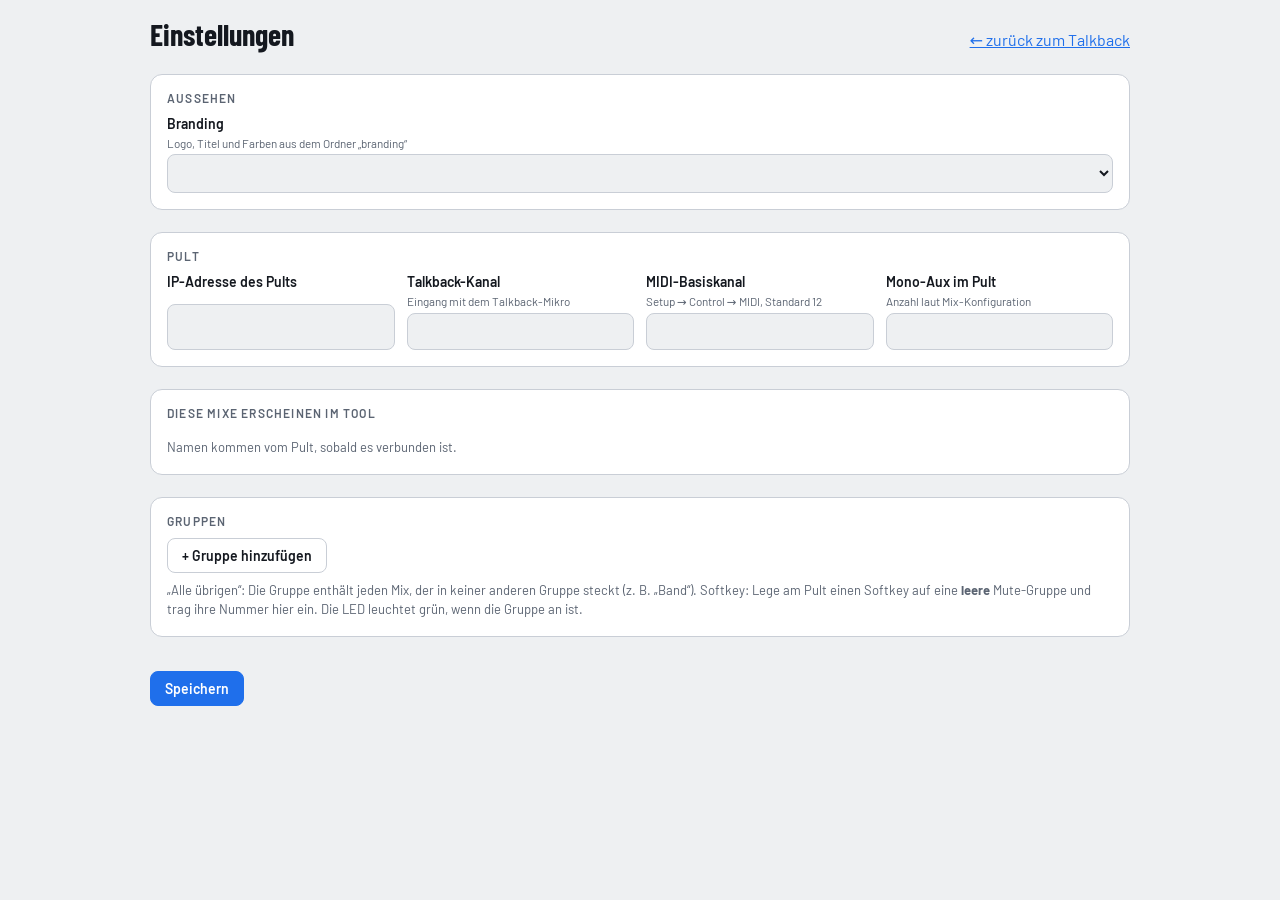
==== einstellungen.html @ b2363f42 "Talkback für Allen & Heath Avantis Schaltet das Assign eines Talkback-Kanals auf In-Ear-Mixe, per Br" ====
<!doctype html><meta charset="utf-8"><meta name="viewport" content="width=device-width, initial-scale=1">
<title>Talkback · Einstellungen</title>
<style>
/* Einstellungen: Pult, welche Mixe im Tool erscheinen, Gruppen mit Softkey (Mute-Gruppe). Gleiche Farben wie die Hauptseite */
:root {
  --bg: #eef0f2; --flaeche: #ffffff; --linie: #c9ced6; --text: #14181f; --leise: #5b6472;
  --an: #d9282f; --an-hell: #fde7e8; --wahl: #1f6feb; --wahl-hell: #dbe8ff;
  --display: "Barlow Condensed", "Avenir Next Condensed", "Arial Narrow", sans-serif;
  --body: "Barlow", "Avenir Next", system-ui, sans-serif;
  --mono: "JetBrains Mono", ui-monospace, Menlo, monospace;
}
@media (prefers-color-scheme: dark) { :root:not([data-theme="light"]) {
  --bg: #0d1014; --flaeche: #171b21; --linie: #2a313b; --text: #e8ebf0; --leise: #8c96a5;
  --an: #ff4d52; --an-hell: #3a1517; --wahl: #4c8dff; --wahl-hell: #16243d; color-scheme: dark } }
:root[data-theme="dark"] {
  --bg: #0d1014; --flaeche: #171b21; --linie: #2a313b; --text: #e8ebf0; --leise: #8c96a5;
  --an: #ff4d52; --an-hell: #3a1517; --wahl: #4c8dff; --wahl-hell: #16243d; color-scheme: dark }
body { background: var(--bg); color: var(--text); font-family: var(--body); font-size: 16px; margin: 0; }
.app { max-width: 980px; margin: 0 auto; padding: 16px 16px 40px; display: grid; gap: 22px; }
header { display: flex; flex-wrap: wrap; align-items: baseline; justify-content: space-between; gap: 8px; }
h1 { font-family: var(--display); font-weight: 700; font-size: 30px; margin: 0; }
h2 { font-size: 12px; text-transform: uppercase; letter-spacing: .1em; color: var(--leise); margin: 0 0 10px; font-weight: 600; }
section { background: var(--flaeche); border: 1px solid var(--linie); border-radius: 12px; padding: 16px; }
.felder { display: grid; grid-template-columns: repeat(auto-fit, minmax(200px, 1fr)); gap: 12px; }
label.feld { display: grid; gap: 4px; font-size: 14px; font-weight: 600; }
label.feld small { font-weight: 400; color: var(--leise); }
input[type=text], input[type=number], select { font: 16px var(--body); padding: 8px 10px; border-radius: 8px; border: 1px solid var(--linie); background: var(--bg); color: var(--text); }
.chips { display: flex; flex-wrap: wrap; gap: 6px; }
.chip { display: inline-flex; align-items: center; gap: 6px; border: 1px solid var(--linie); border-radius: 999px; padding: 5px 10px; font-size: 14px; cursor: pointer; user-select: none; }
.chip input { margin: 0; }
.chip:has(input:checked) { border-color: var(--wahl); background: var(--wahl-hell); }
.chip small { color: var(--leise); }
.gruppe { border: 1px solid var(--linie); border-radius: 10px; padding: 12px; display: grid; gap: 10px; margin-bottom: 10px; }
.gruppe-kopf { display: flex; flex-wrap: wrap; gap: 10px; align-items: end; }
.gruppe-kopf label.feld { flex: 1 1 160px; }
.rest { display: inline-flex; gap: 6px; align-items: center; font-size: 14px; padding-bottom: 8px; }
.knopf { border: 1px solid var(--linie); background: var(--flaeche); color: var(--text); border-radius: 8px; padding: 8px 14px; font: 600 14px var(--body); cursor: pointer; }
.knopf.haupt { background: var(--wahl); border-color: var(--wahl); color: #fff; }
.knopf.weg { color: var(--an); }
.leiste { display: flex; flex-wrap: wrap; gap: 10px; align-items: center; position: sticky; bottom: 0; padding: 12px 0; background: var(--bg); }
.meldung { font-size: 14px; }
.meldung.fehler { color: var(--an); }
.hinweis { font-size: 13px; color: var(--leise); margin: 8px 0 0; line-height: 1.5; }
a { color: var(--wahl); }
button:focus-visible, input:focus-visible, select:focus-visible { outline: 3px solid var(--wahl); outline-offset: 2px; }
</style>
<link rel="stylesheet" href="https://fonts.googleapis.com/css2?family=Barlow:wght@400;500;600&family=Barlow+Condensed:wght@700&family=JetBrains+Mono:wght@400;600&display=swap">

<div class="app">
  <header><h1>Einstellungen</h1><a href="/">← zurück zum Talkback</a></header>

  <section>
    <h2>Aussehen</h2>
    <div class="felder">
      <label class="feld">Branding<small>Logo, Titel und Farben aus dem Ordner „branding“</small><select id="branding"></select></label>
    </div>
  </section>

  <section>
    <h2>Pult</h2>
    <div class="felder">
      <label class="feld">IP-Adresse des Pults<input type="text" id="pult_ip" inputmode="decimal"></label>
      <label class="feld">Talkback-Kanal<small>Eingang mit dem Talkback-Mikro</small><input type="number" id="talkback_kanal" min="1" max="128"></label>
      <label class="feld">MIDI-Basiskanal<small>Setup → Control → MIDI, Standard 12</small><input type="number" id="midi_kanal" min="1" max="12"></label>
      <label class="feld">Mono-Aux im Pult<small>Anzahl laut Mix-Konfiguration</small><input type="number" id="mono_aux_anzahl" min="0" max="24"></label>
    </div>
  </section>

  <section>
    <h2>Diese Mixe erscheinen im Tool</h2>
    <div class="chips" id="ziele"></div>
    <p class="hinweis">Namen kommen vom Pult, sobald es verbunden ist.</p>
  </section>

  <section>
    <h2>Gruppen</h2>
    <div id="gruppen"></div>
    <button class="knopf" id="neu" type="button">+ Gruppe hinzufügen</button>
    <p class="hinweis">„Alle übrigen“: Die Gruppe enthält jeden Mix, der in keiner anderen Gruppe steckt (z. B. „Band“). Softkey: Lege am Pult einen Softkey auf eine <b>leere</b> Mute-Gruppe und trag ihre Nummer hier ein. Die LED leuchtet grün, wenn die Gruppe an ist.</p>
  </section>

  <div class="leiste">
    <button class="knopf haupt" id="speichern" type="button">Speichern</button>
    <span class="meldung" id="meldung"></span>
  </div>
</div>

<script>
// Branding-Profil (branding/<name>/profil.json): Titel, Logo, Farben
(async () => {
  try {
    const b = await (await fetch('/branding.json')).json();
    document.title = b.titel + (document.title.includes('·') ? ' · ' + document.title.split('·').pop().trim() : '');
    const t = document.getElementById('titel'); if (t) t.textContent = b.titel;
    const l = document.getElementById('logo'); if (l) l.innerHTML = b.logo || '';
    const css = (v) => Object.entries(v || {}).map(([k, w]) => `--${k}: ${w};`).join(' ');
    const f = b.farben || {};
    const s = document.createElement('style');
    s.textContent = `:root { ${css(f.hell)} }
@media (prefers-color-scheme: dark) { :root:not([data-theme="light"]) { ${css(f.dunkel)} } }
:root[data-theme="dark"] { ${css(f.dunkel)} }`;
    document.head.append(s);
  } catch {}
})();

const $ = (id) => document.getElementById(id);
const ALLE = [...Array(24)].map((_, i) => `aux${i + 1}`).concat([...Array(12)].map((_, i) => `staux${i + 1}`));
const titel = (k) => k.startsWith('st') ? `StAux ${k.slice(5)}` : `Aux ${k.slice(3)}`;
let cfg, namen = {};

function chip(text, klein, an, onchange, typ = 'checkbox', gruppe) {
  const l = document.createElement('label');
  l.className = 'chip';
  const i = document.createElement('input');
  i.type = typ; i.checked = an; if (gruppe) i.name = gruppe;
  i.onchange = () => onchange(i.checked);
  l.append(i, document.createTextNode(text));
  if (klein) { const s = document.createElement('small'); s.textContent = klein; l.append(s); }
  return l;
}

function malen() {
  $('branding').replaceChildren(...Object.entries(cfg.profile).map(([k, n]) => new Option(n, k)));
  $('branding').value = cfg.branding;
  for (const f of ['pult_ip', 'talkback_kanal', 'midi_kanal', 'mono_aux_anzahl']) $(f).value = cfg[f];
  $('ziele').replaceChildren(...ALLE.map((k) => chip(titel(k), namen[k], cfg.ziele.includes(k), (an) => {
    cfg.ziele = an ? ALLE.filter((x) => x === k || cfg.ziele.includes(x)) : cfg.ziele.filter((x) => x !== k);
    for (const g of cfg.gruppen) g.mixe = g.mixe.filter((m) => cfg.ziele.includes(m));
    malen();
  })));
  $('gruppen').replaceChildren(...cfg.gruppen.map((g, gi) => {
    const box = document.createElement('div');
    box.className = 'gruppe';
    const kopf = document.createElement('div');
    kopf.className = 'gruppe-kopf';
    const name = document.createElement('label');
    name.className = 'feld'; name.textContent = 'Name';
    const ni = document.createElement('input');
    ni.type = 'text'; ni.maxLength = 20; ni.value = g.name; ni.oninput = () => { g.name = ni.value; };
    name.append(ni);
    const mg = document.createElement('label');
    mg.className = 'feld'; mg.textContent = 'Softkey (Mute-Gruppe)';
    const ms = document.createElement('select');
    ms.innerHTML = '<option value="">keiner</option>' + [...Array(24)].map((_, i) => `<option value="${i + 1}">Mute-Gruppe ${i + 1}</option>`).join('');
    ms.value = g.mutegruppe ?? ''; ms.onchange = () => { g.mutegruppe = ms.value ? +ms.value : null; };
    mg.append(ms);
    const rest = document.createElement('label');
    rest.className = 'rest';
    const ri = document.createElement('input');
    ri.type = 'checkbox'; ri.checked = g.rest;
    ri.onchange = () => { cfg.gruppen.forEach((h) => { h.rest = h === g && ri.checked; }); malen(); };
    rest.append(ri, document.createTextNode('alle übrigen'));
    const weg = document.createElement('button');
    weg.type = 'button'; weg.className = 'knopf weg'; weg.textContent = 'Entfernen';
    weg.onclick = () => { cfg.gruppen.splice(gi, 1); malen(); };
    kopf.append(name, mg, rest, weg);
    box.append(kopf);
    if (!g.rest) {
      const mixe = document.createElement('div');
      mixe.className = 'chips';
      mixe.append(...cfg.ziele.map((k) => chip(titel(k), namen[k], g.mixe.includes(k), (an) => {
        g.mixe = an ? cfg.ziele.filter((x) => x === k || g.mixe.includes(x)) : g.mixe.filter((x) => x !== k);
      })));
      box.append(mixe);
    }
    return box;
  }));
}

$('branding').onchange = () => { cfg.branding = $('branding').value; };
$('neu').onclick = () => { cfg.gruppen.push({ name: `Gruppe ${cfg.gruppen.length + 1}`, rest: false, mixe: [], mutegruppe: null }); malen(); };
$('speichern').onclick = async () => {
  cfg.branding = $('branding').value;
  for (const f of ['pult_ip', 'talkback_kanal', 'midi_kanal', 'mono_aux_anzahl']) cfg[f] = f === 'pult_ip' ? $(f).value.trim() : +$(f).value;
  const r = await fetch('/einstellungen', { method: 'POST', body: JSON.stringify(cfg) });
  const ok = r.ok;
  $('meldung').className = 'meldung' + (ok ? '' : ' fehler');
  $('meldung').textContent = ok ? '✅ Gespeichert' : `Nicht gespeichert: ${await r.json()}`;
  if (ok) setTimeout(() => location.reload(), 600); // neues Branding sofort sehen
};

(async () => {
  cfg = await (await fetch('/einstellungen.json')).json();
  try {
    const z = await (await fetch('/zustand')).json();
    z.keys.forEach((k, i) => { if (z.namen[i]) namen[k] = z.namen[i]; });
  } catch {}
  malen();
})();
</script>
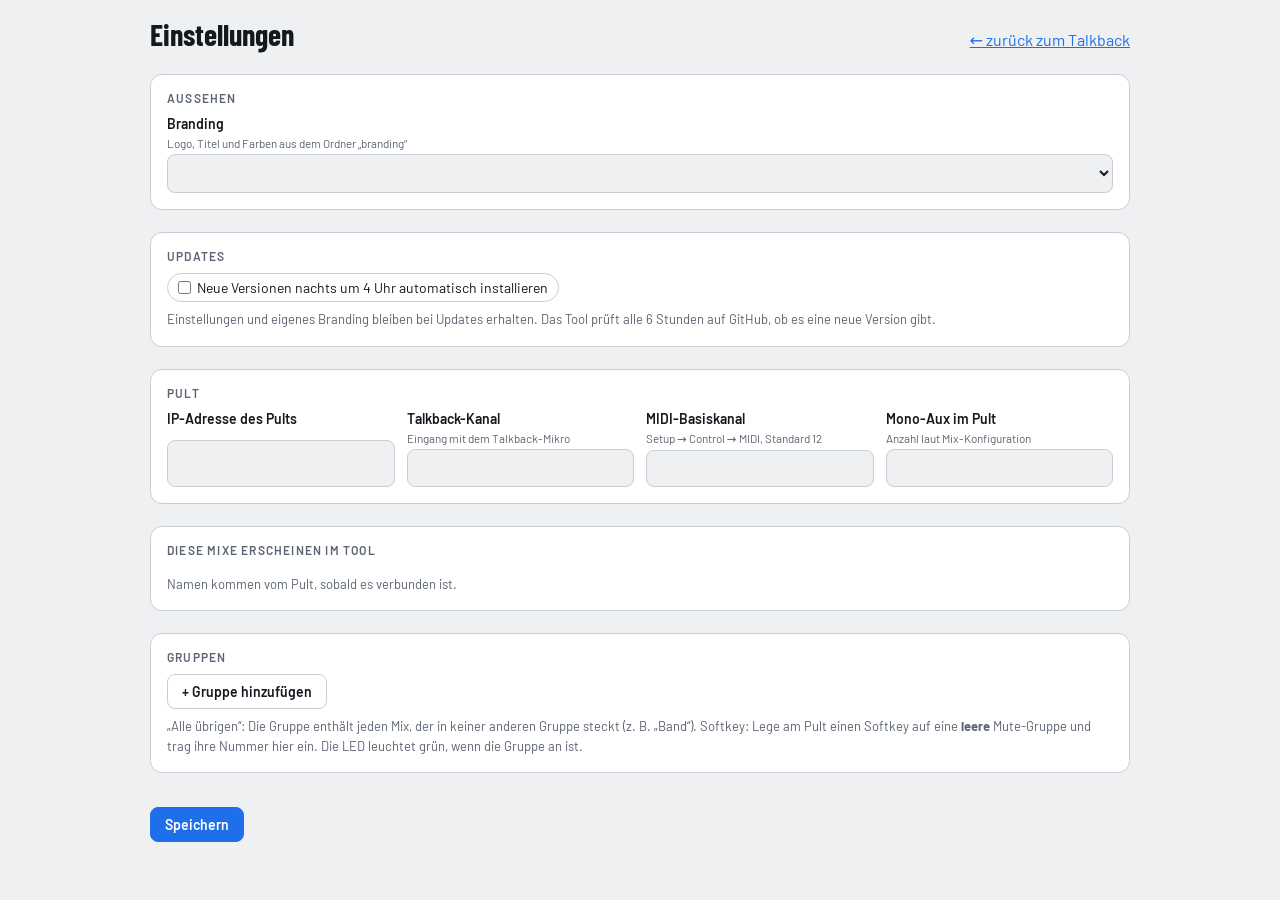
==== commit 5b9204c8: "Updates von GitHub: Prüfung alle 6 h, Installation nachts um 4 Uhr oder per Knopf - nur Code-Dateien" ====
--- a/einstellungen.html
+++ b/einstellungen.html
@@ -54,6 +54,12 @@
     <div class="felder">
       <label class="feld">Branding<small>Logo, Titel und Farben aus dem Ordner „branding“</small><select id="branding"></select></label>
     </div>
+  </section>
+
+  <section>
+    <h2>Updates</h2>
+    <label class="chip"><input type="checkbox" id="auto_update"> Neue Versionen nachts um 4 Uhr automatisch installieren</label>
+    <p class="hinweis">Einstellungen und eigenes Branding bleiben bei Updates erhalten. Das Tool prüft alle 6 Stunden auf GitHub, ob es eine neue Version gibt.</p>
   </section>
 
   <section>
@@ -122,6 +128,7 @@
 function malen() {
   $('branding').replaceChildren(...Object.entries(cfg.profile).map(([k, n]) => new Option(n, k)));
   $('branding').value = cfg.branding;
+  $('auto_update').checked = cfg.auto_update;
   for (const f of ['pult_ip', 'talkback_kanal', 'midi_kanal', 'mono_aux_anzahl']) $(f).value = cfg[f];
   $('ziele').replaceChildren(...ALLE.map((k) => chip(titel(k), namen[k], cfg.ziele.includes(k), (an) => {
     cfg.ziele = an ? ALLE.filter((x) => x === k || cfg.ziele.includes(x)) : cfg.ziele.filter((x) => x !== k);
@@ -171,6 +178,7 @@
 $('neu').onclick = () => { cfg.gruppen.push({ name: `Gruppe ${cfg.gruppen.length + 1}`, rest: false, mixe: [], mutegruppe: null }); malen(); };
 $('speichern').onclick = async () => {
   cfg.branding = $('branding').value;
+  cfg.auto_update = $('auto_update').checked;
   for (const f of ['pult_ip', 'talkback_kanal', 'midi_kanal', 'mono_aux_anzahl']) cfg[f] = f === 'pult_ip' ? $(f).value.trim() : +$(f).value;
   const r = await fetch('/einstellungen', { method: 'POST', body: JSON.stringify(cfg) });
   const ok = r.ok;
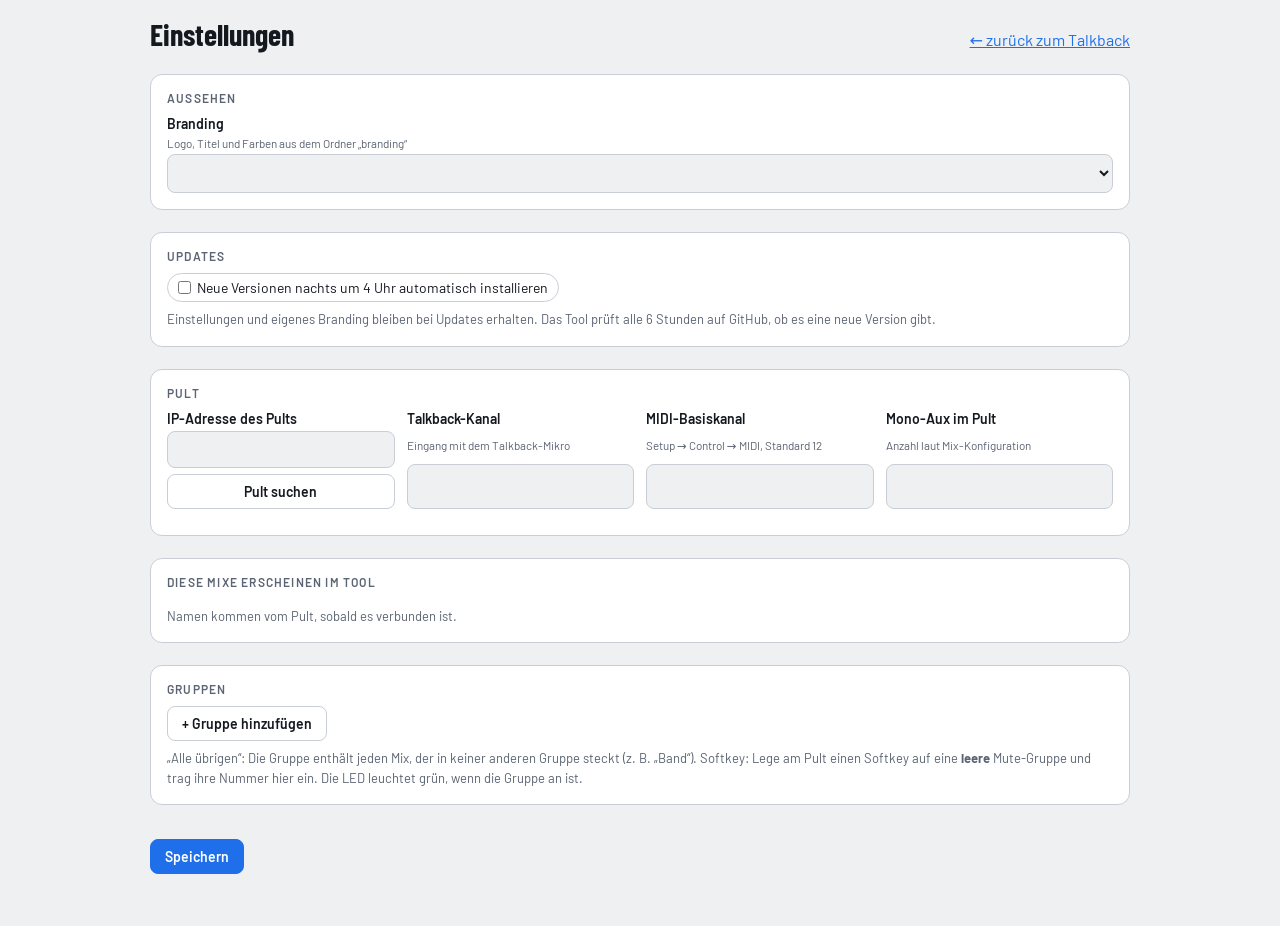
==== commit 5c455b78: "v0.4.0: Pult suchen, Installationsanleitung, ausführliche Releases - Pult suchen per Zuhören auf die" ====
--- a/einstellungen.html
+++ b/einstellungen.html
@@ -30,6 +30,8 @@
 .chip input { margin: 0; }
 .chip:has(input:checked) { border-color: var(--wahl); background: var(--wahl-hell); }
 .chip small { color: var(--leise); }
+div.feld { display: grid; gap: 6px; align-content: start; }
+#treffer { margin-top: 10px; }
 .gruppe { border: 1px solid var(--linie); border-radius: 10px; padding: 12px; display: grid; gap: 10px; margin-bottom: 10px; }
 .gruppe-kopf { display: flex; flex-wrap: wrap; gap: 10px; align-items: end; }
 .gruppe-kopf label.feld { flex: 1 1 160px; }
@@ -65,11 +67,14 @@
   <section>
     <h2>Pult</h2>
     <div class="felder">
-      <label class="feld">IP-Adresse des Pults<input type="text" id="pult_ip" inputmode="decimal"></label>
+      <div class="feld"><label class="feld">IP-Adresse des Pults<input type="text" id="pult_ip" inputmode="decimal"></label>
+        <button class="knopf" id="suchen" type="button">Pult suchen</button></div>
       <label class="feld">Talkback-Kanal<small>Eingang mit dem Talkback-Mikro</small><input type="number" id="talkback_kanal" min="1" max="128"></label>
       <label class="feld">MIDI-Basiskanal<small>Setup → Control → MIDI, Standard 12</small><input type="number" id="midi_kanal" min="1" max="12"></label>
       <label class="feld">Mono-Aux im Pult<small>Anzahl laut Mix-Konfiguration</small><input type="number" id="mono_aux_anzahl" min="0" max="24"></label>
     </div>
+    <div class="chips" id="treffer"></div>
+    <p class="hinweis" id="sucheText" hidden></p>
   </section>
 
   <section>
@@ -175,6 +180,27 @@
 }
 
 $('branding').onchange = () => { cfg.branding = $('branding').value; };
+$('suchen').onclick = async () => {
+  $('suchen').disabled = true; $('suchen').textContent = 'Suche …';
+  $('sucheText').hidden = false; $('sucheText').textContent = 'Lausche auf Pulte im Netz, das dauert ein paar Sekunden.';
+  $('treffer').replaceChildren();
+  try {
+    const liste = await (await fetch('/suche')).json();
+    if (!Array.isArray(liste) || !liste.length) {
+      $('sucheText').textContent = 'Kein Pult gefunden. Ist der Rechner im selben Netz wie das Pult?';
+    } else {
+      $('sucheText').textContent = 'Gefunden. Antippen übernimmt die IP, dann Speichern.';
+      $('treffer').replaceChildren(...liste.map((p) => {
+        const b = document.createElement('button');
+        b.type = 'button'; b.className = 'knopf';
+        b.textContent = `${p.ip} · ${p.modell}${p.firmware ? ' · Firmware ' + p.firmware : ''}`;
+        b.onclick = () => { $('pult_ip').value = p.ip; cfg.pult_ip = p.ip; $('sucheText').textContent = `${p.ip} übernommen, jetzt Speichern.`; };
+        return b;
+      }));
+    }
+  } catch { $('sucheText').textContent = 'Suche fehlgeschlagen.'; }
+  $('suchen').disabled = false; $('suchen').textContent = 'Pult suchen';
+};
 $('neu').onclick = () => { cfg.gruppen.push({ name: `Gruppe ${cfg.gruppen.length + 1}`, rest: false, mixe: [], mutegruppe: null }); malen(); };
 $('speichern').onclick = async () => {
   cfg.branding = $('branding').value;
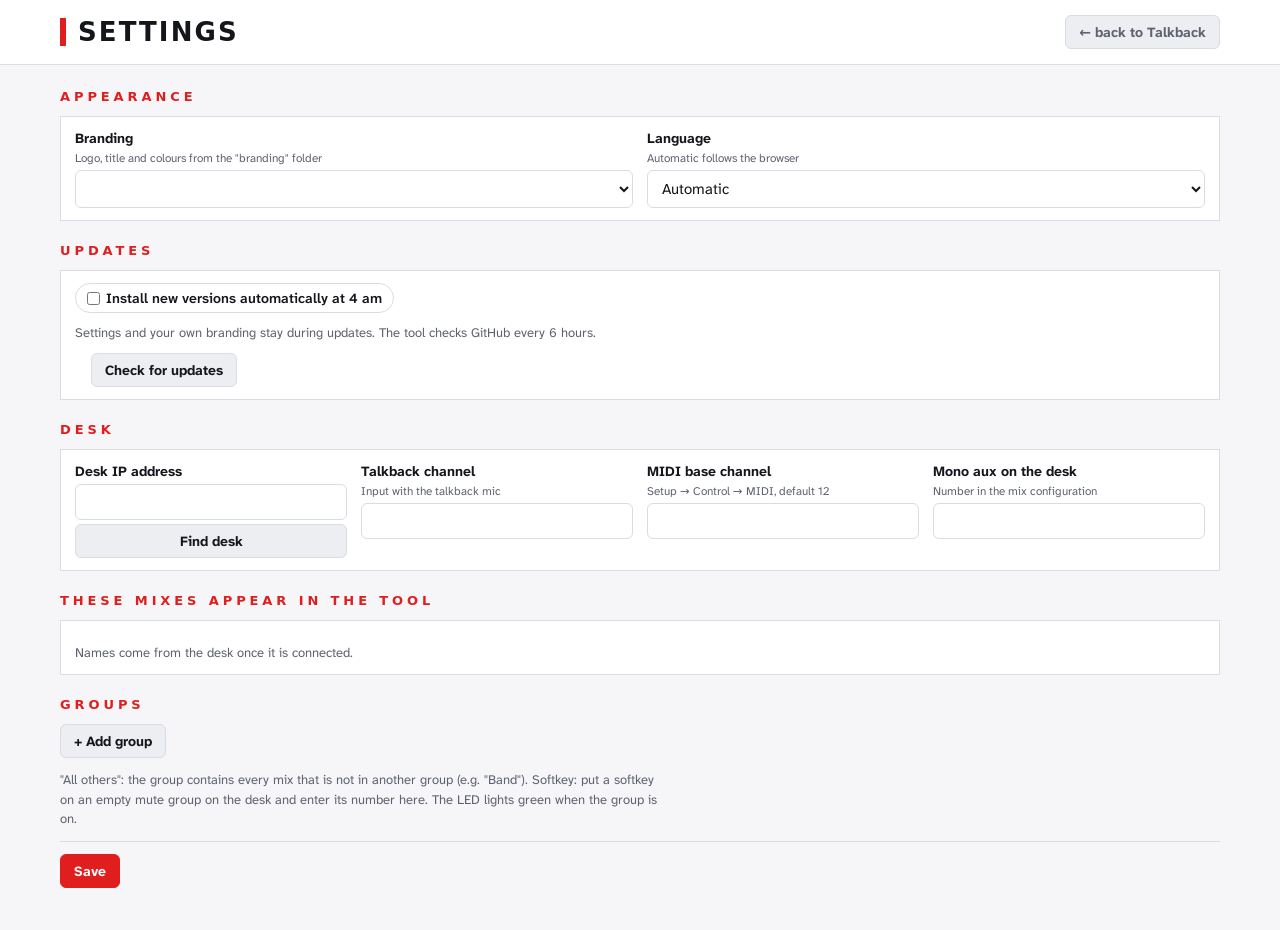
==== commit 447c7dc5: "v0.5.0: neues Design, englische Oberfläche, Pause/Beenden, Nach Updates suchen - Stream-Design-Sprac" ====
--- a/einstellungen.html
+++ b/einstellungen.html
@@ -1,140 +1,100 @@
-<!doctype html><meta charset="utf-8"><meta name="viewport" content="width=device-width, initial-scale=1">
+<!doctype html>
+<html lang="de">
+<head>
+<meta charset="utf-8"><meta name="viewport" content="width=device-width, initial-scale=1">
 <title>Talkback · Einstellungen</title>
-<style>
-/* Einstellungen: Pult, welche Mixe im Tool erscheinen, Gruppen mit Softkey (Mute-Gruppe). Gleiche Farben wie die Hauptseite */
-:root {
-  --bg: #eef0f2; --flaeche: #ffffff; --linie: #c9ced6; --text: #14181f; --leise: #5b6472;
-  --an: #d9282f; --an-hell: #fde7e8; --wahl: #1f6feb; --wahl-hell: #dbe8ff;
-  --display: "Barlow Condensed", "Avenir Next Condensed", "Arial Narrow", sans-serif;
-  --body: "Barlow", "Avenir Next", system-ui, sans-serif;
-  --mono: "JetBrains Mono", ui-monospace, Menlo, monospace;
-}
-@media (prefers-color-scheme: dark) { :root:not([data-theme="light"]) {
-  --bg: #0d1014; --flaeche: #171b21; --linie: #2a313b; --text: #e8ebf0; --leise: #8c96a5;
-  --an: #ff4d52; --an-hell: #3a1517; --wahl: #4c8dff; --wahl-hell: #16243d; color-scheme: dark } }
-:root[data-theme="dark"] {
-  --bg: #0d1014; --flaeche: #171b21; --linie: #2a313b; --text: #e8ebf0; --leise: #8c96a5;
-  --an: #ff4d52; --an-hell: #3a1517; --wahl: #4c8dff; --wahl-hell: #16243d; color-scheme: dark }
-body { background: var(--bg); color: var(--text); font-family: var(--body); font-size: 16px; margin: 0; }
-.app { max-width: 980px; margin: 0 auto; padding: 16px 16px 40px; display: grid; gap: 22px; }
-header { display: flex; flex-wrap: wrap; align-items: baseline; justify-content: space-between; gap: 8px; }
-h1 { font-family: var(--display); font-weight: 700; font-size: 30px; margin: 0; }
-h2 { font-size: 12px; text-transform: uppercase; letter-spacing: .1em; color: var(--leise); margin: 0 0 10px; font-weight: 600; }
-section { background: var(--flaeche); border: 1px solid var(--linie); border-radius: 12px; padding: 16px; }
-.felder { display: grid; grid-template-columns: repeat(auto-fit, minmax(200px, 1fr)); gap: 12px; }
-label.feld { display: grid; gap: 4px; font-size: 14px; font-weight: 600; }
-label.feld small { font-weight: 400; color: var(--leise); }
-input[type=text], input[type=number], select { font: 16px var(--body); padding: 8px 10px; border-radius: 8px; border: 1px solid var(--linie); background: var(--bg); color: var(--text); }
-.chips { display: flex; flex-wrap: wrap; gap: 6px; }
-.chip { display: inline-flex; align-items: center; gap: 6px; border: 1px solid var(--linie); border-radius: 999px; padding: 5px 10px; font-size: 14px; cursor: pointer; user-select: none; }
-.chip input { margin: 0; }
-.chip:has(input:checked) { border-color: var(--wahl); background: var(--wahl-hell); }
-.chip small { color: var(--leise); }
-div.feld { display: grid; gap: 6px; align-content: start; }
-#treffer { margin-top: 10px; }
-.gruppe { border: 1px solid var(--linie); border-radius: 10px; padding: 12px; display: grid; gap: 10px; margin-bottom: 10px; }
-.gruppe-kopf { display: flex; flex-wrap: wrap; gap: 10px; align-items: end; }
-.gruppe-kopf label.feld { flex: 1 1 160px; }
-.rest { display: inline-flex; gap: 6px; align-items: center; font-size: 14px; padding-bottom: 8px; }
-.knopf { border: 1px solid var(--linie); background: var(--flaeche); color: var(--text); border-radius: 8px; padding: 8px 14px; font: 600 14px var(--body); cursor: pointer; }
-.knopf.haupt { background: var(--wahl); border-color: var(--wahl); color: #fff; }
-.knopf.weg { color: var(--an); }
-.leiste { display: flex; flex-wrap: wrap; gap: 10px; align-items: center; position: sticky; bottom: 0; padding: 12px 0; background: var(--bg); }
-.meldung { font-size: 14px; }
-.meldung.fehler { color: var(--an); }
-.hinweis { font-size: 13px; color: var(--leise); margin: 8px 0 0; line-height: 1.5; }
-a { color: var(--wahl); }
-button:focus-visible, input:focus-visible, select:focus-visible { outline: 3px solid var(--wahl); outline-offset: 2px; }
-</style>
-<link rel="stylesheet" href="https://fonts.googleapis.com/css2?family=Barlow:wght@400;500;600&family=Barlow+Condensed:wght@700&family=JetBrains+Mono:wght@400;600&display=swap">
+<link href="https://fonts.googleapis.com/css2?family=Atkinson+Hyperlegible+Next:wght@400;600;700;800&display=swap" rel="stylesheet">
+<link rel="stylesheet" href="stream.css">
+<link rel="stylesheet" href="talkback.css">
+</head>
+<body data-seite="einstellungen">
+<!-- Einstellungen: Aussehen, Updates, Pult, welche Mixe im Tool erscheinen, Gruppen mit Softkey (Mute-Gruppe) -->
+<header class="kopfleiste"><div class="innen">
+  <span class="logo" id="logo"></span><h1 data-t="einstellungen"></h1>
+  <div class="rechts"><a class="knopf zurueck" href="/" data-t="zurueck"></a></div>
+</div></header>
 
-<div class="app">
-  <header><h1>Einstellungen</h1><a href="/">← zurück zum Talkback</a></header>
+<main class="innen">
+  <p class="ueber" data-t="aussehen"></p>
+  <div class="kasten felder">
+    <label class="feld"><span data-t="branding"></span><small data-t="branding_klein"></small><select id="branding"></select></label>
+    <label class="feld"><span data-t="sprache"></span><small data-t="sprache_klein"></small>
+      <select id="sprache"><option value="auto" data-t="sprache_auto"></option><option value="de">Deutsch</option><option value="en">English</option></select></label>
+  </div>
 
-  <section>
-    <h2>Aussehen</h2>
+  <p class="ueber" data-t="updates"></p>
+  <div class="kasten">
+    <label class="chip"><input type="checkbox" id="auto_update"> <span data-t="auto_update"></span></label>
+    <p class="hinweis" style="margin:10px 0" data-t="updates_hinweis"></p>
+    <div class="zeile" style="justify-content:flex-start;align-items:center">
+      <span id="version" class="leise"></span>
+      <button type="button" id="updatePruefen" data-t="nach_updates"></button>
+      <span id="updateErgebnis"></span>
+    </div>
+  </div>
+
+  <p class="ueber" data-t="pult"></p>
+  <div class="kasten">
     <div class="felder">
-      <label class="feld">Branding<small>Logo, Titel und Farben aus dem Ordner „branding“</small><select id="branding"></select></label>
+      <div class="feld"><label class="feld"><span data-t="ip"></span><input type="text" id="pult_ip" inputmode="decimal"></label>
+        <button type="button" id="suchen" data-t="pult_suchen"></button></div>
+      <label class="feld"><span data-t="tb_kanal"></span><small data-t="tb_kanal_klein"></small><input type="number" id="talkback_kanal" min="1" max="128"></label>
+      <label class="feld"><span data-t="midi_kanal"></span><small data-t="midi_kanal_klein"></small><input type="number" id="midi_kanal" min="1" max="12"></label>
+      <label class="feld"><span data-t="mono_aux"></span><small data-t="mono_aux_klein"></small><input type="number" id="mono_aux_anzahl" min="0" max="24"></label>
     </div>
-  </section>
+    <p class="hinweis" id="sucheText" style="margin:12px 0 8px" hidden></p>
+    <div class="chips" id="treffer"></div>
+  </div>
 
-  <section>
-    <h2>Updates</h2>
-    <label class="chip"><input type="checkbox" id="auto_update"> Neue Versionen nachts um 4 Uhr automatisch installieren</label>
-    <p class="hinweis">Einstellungen und eigenes Branding bleiben bei Updates erhalten. Das Tool prüft alle 6 Stunden auf GitHub, ob es eine neue Version gibt.</p>
-  </section>
+  <p class="ueber" data-t="mixe_im_tool"></p>
+  <div class="kasten">
+    <div class="chips" id="ziele"></div>
+    <p class="hinweis" style="margin:10px 0 0" data-t="namen_vom_pult"></p>
+  </div>
 
-  <section>
-    <h2>Pult</h2>
-    <div class="felder">
-      <div class="feld"><label class="feld">IP-Adresse des Pults<input type="text" id="pult_ip" inputmode="decimal"></label>
-        <button class="knopf" id="suchen" type="button">Pult suchen</button></div>
-      <label class="feld">Talkback-Kanal<small>Eingang mit dem Talkback-Mikro</small><input type="number" id="talkback_kanal" min="1" max="128"></label>
-      <label class="feld">MIDI-Basiskanal<small>Setup → Control → MIDI, Standard 12</small><input type="number" id="midi_kanal" min="1" max="12"></label>
-      <label class="feld">Mono-Aux im Pult<small>Anzahl laut Mix-Konfiguration</small><input type="number" id="mono_aux_anzahl" min="0" max="24"></label>
-    </div>
-    <div class="chips" id="treffer"></div>
-    <p class="hinweis" id="sucheText" hidden></p>
-  </section>
+  <p class="ueber" data-t="gruppen"></p>
+  <div id="gruppen"></div>
+  <button type="button" id="neu" data-t="gruppe_neu"></button>
+  <p class="hinweis" style="margin-top:12px" data-t="gruppen_erklaerung"></p>
 
-  <section>
-    <h2>Diese Mixe erscheinen im Tool</h2>
-    <div class="chips" id="ziele"></div>
-    <p class="hinweis">Namen kommen vom Pult, sobald es verbunden ist.</p>
-  </section>
+  <div class="speicherleiste">
+    <button type="button" class="haupt" id="speichern" data-t="speichern"></button>
+    <span class="ergebnis" id="ergebnis"></span>
+  </div>
+</main>
 
-  <section>
-    <h2>Gruppen</h2>
-    <div id="gruppen"></div>
-    <button class="knopf" id="neu" type="button">+ Gruppe hinzufügen</button>
-    <p class="hinweis">„Alle übrigen“: Die Gruppe enthält jeden Mix, der in keiner anderen Gruppe steckt (z. B. „Band“). Softkey: Lege am Pult einen Softkey auf eine <b>leere</b> Mute-Gruppe und trag ihre Nummer hier ein. Die LED leuchtet grün, wenn die Gruppe an ist.</p>
-  </section>
-
-  <div class="leiste">
-    <button class="knopf haupt" id="speichern" type="button">Speichern</button>
-    <span class="meldung" id="meldung"></span>
-  </div>
-</div>
-
+<script src="oberflaeche.js"></script>
 <script>
-// Branding-Profil (branding/<name>/profil.json): Titel, Logo, Farben
-(async () => {
-  try {
-    const b = await (await fetch('/branding.json')).json();
-    document.title = b.titel + (document.title.includes('·') ? ' · ' + document.title.split('·').pop().trim() : '');
-    const t = document.getElementById('titel'); if (t) t.textContent = b.titel;
-    const l = document.getElementById('logo'); if (l) l.innerHTML = b.logo || '';
-    const css = (v) => Object.entries(v || {}).map(([k, w]) => `--${k}: ${w};`).join(' ');
-    const f = b.farben || {};
-    const s = document.createElement('style');
-    s.textContent = `:root { ${css(f.hell)} }
-@media (prefers-color-scheme: dark) { :root:not([data-theme="light"]) { ${css(f.dunkel)} } }
-:root[data-theme="dark"] { ${css(f.dunkel)} }`;
-    document.head.append(s);
-  } catch {}
-})();
-
 const $ = (id) => document.getElementById(id);
 const ALLE = [...Array(24)].map((_, i) => `aux${i + 1}`).concat([...Array(12)].map((_, i) => `staux${i + 1}`));
 const titel = (k) => k.startsWith('st') ? `StAux ${k.slice(5)}` : `Aux ${k.slice(3)}`;
+const FELDER = ['pult_ip', 'talkback_kanal', 'midi_kanal', 'mono_aux_anzahl'];
 let cfg, namen = {};
 
-function chip(text, klein, an, onchange, typ = 'checkbox', gruppe) {
+function chip(text, klein, an, onchange) {
   const l = document.createElement('label');
   l.className = 'chip';
   const i = document.createElement('input');
-  i.type = typ; i.checked = an; if (gruppe) i.name = gruppe;
+  i.type = 'checkbox'; i.checked = an;
   i.onchange = () => onchange(i.checked);
   l.append(i, document.createTextNode(text));
   if (klein) { const s = document.createElement('small'); s.textContent = klein; l.append(s); }
+  return l;
+}
+function feld(label, eingabe) {
+  const l = document.createElement('label');
+  l.className = 'feld';
+  const s = document.createElement('span'); s.textContent = label;
+  l.append(s, eingabe);
   return l;
 }
 
 function malen() {
   $('branding').replaceChildren(...Object.entries(cfg.profile).map(([k, n]) => new Option(n, k)));
   $('branding').value = cfg.branding;
+  $('sprache').value = cfg.sprache;
   $('auto_update').checked = cfg.auto_update;
-  for (const f of ['pult_ip', 'talkback_kanal', 'midi_kanal', 'mono_aux_anzahl']) $(f).value = cfg[f];
+  for (const f of FELDER) $(f).value = cfg[f];
   $('ziele').replaceChildren(...ALLE.map((k) => chip(titel(k), namen[k], cfg.ziele.includes(k), (an) => {
     cfg.ziele = an ? ALLE.filter((x) => x === k || cfg.ziele.includes(x)) : cfg.ziele.filter((x) => x !== k);
     for (const g of cfg.gruppen) g.mixe = g.mixe.filter((m) => cfg.ziele.includes(m));
@@ -142,30 +102,24 @@
   })));
   $('gruppen').replaceChildren(...cfg.gruppen.map((g, gi) => {
     const box = document.createElement('div');
-    box.className = 'gruppe';
+    box.className = 'kasten gruppe-kasten';
     const kopf = document.createElement('div');
     kopf.className = 'gruppe-kopf';
-    const name = document.createElement('label');
-    name.className = 'feld'; name.textContent = 'Name';
     const ni = document.createElement('input');
     ni.type = 'text'; ni.maxLength = 20; ni.value = g.name; ni.oninput = () => { g.name = ni.value; };
-    name.append(ni);
-    const mg = document.createElement('label');
-    mg.className = 'feld'; mg.textContent = 'Softkey (Mute-Gruppe)';
     const ms = document.createElement('select');
-    ms.innerHTML = '<option value="">keiner</option>' + [...Array(24)].map((_, i) => `<option value="${i + 1}">Mute-Gruppe ${i + 1}</option>`).join('');
+    ms.append(new Option(t('keiner'), ''), ...[...Array(24)].map((_, i) => new Option(t('mute_gruppe', { n: i + 1 }), i + 1)));
     ms.value = g.mutegruppe ?? ''; ms.onchange = () => { g.mutegruppe = ms.value ? +ms.value : null; };
-    mg.append(ms);
     const rest = document.createElement('label');
     rest.className = 'rest';
     const ri = document.createElement('input');
     ri.type = 'checkbox'; ri.checked = g.rest;
     ri.onchange = () => { cfg.gruppen.forEach((h) => { h.rest = h === g && ri.checked; }); malen(); };
-    rest.append(ri, document.createTextNode('alle übrigen'));
+    rest.append(ri, document.createTextNode(t('alle_uebrigen')));
     const weg = document.createElement('button');
-    weg.type = 'button'; weg.className = 'knopf weg'; weg.textContent = 'Entfernen';
+    weg.type = 'button'; weg.className = 'weg'; weg.textContent = t('entfernen');
     weg.onclick = () => { cfg.gruppen.splice(gi, 1); malen(); };
-    kopf.append(name, mg, rest, weg);
+    kopf.append(feld(t('name'), ni), feld(t('softkey'), ms), rest, weg);
     box.append(kopf);
     if (!g.rest) {
       const mixe = document.createElement('div');
@@ -180,45 +134,66 @@
 }
 
 $('branding').onchange = () => { cfg.branding = $('branding').value; };
+$('sprache').onchange = () => { cfg.sprache = $('sprache').value; };
+$('auto_update').onchange = () => { cfg.auto_update = $('auto_update').checked; };
+$('neu').onclick = () => { cfg.gruppen.push({ name: t('gruppe_n', { n: cfg.gruppen.length + 1 }), rest: false, mixe: [], mutegruppe: null }); malen(); };
+
 $('suchen').onclick = async () => {
-  $('suchen').disabled = true; $('suchen').textContent = 'Suche …';
-  $('sucheText').hidden = false; $('sucheText').textContent = 'Lausche auf Pulte im Netz, das dauert ein paar Sekunden.';
+  $('suchen').disabled = true; $('suchen').textContent = t('suche_laeuft');
+  $('sucheText').hidden = false; $('sucheText').textContent = t('suche_lauscht');
   $('treffer').replaceChildren();
   try {
     const liste = await (await fetch('/suche')).json();
     if (!Array.isArray(liste) || !liste.length) {
-      $('sucheText').textContent = 'Kein Pult gefunden. Ist der Rechner im selben Netz wie das Pult?';
+      $('sucheText').textContent = t('suche_nichts');
     } else {
-      $('sucheText').textContent = 'Gefunden. Antippen übernimmt die IP, dann Speichern.';
+      $('sucheText').textContent = t('suche_gefunden');
       $('treffer').replaceChildren(...liste.map((p) => {
         const b = document.createElement('button');
-        b.type = 'button'; b.className = 'knopf';
-        b.textContent = `${p.ip} · ${p.modell}${p.firmware ? ' · Firmware ' + p.firmware : ''}`;
-        b.onclick = () => { $('pult_ip').value = p.ip; cfg.pult_ip = p.ip; $('sucheText').textContent = `${p.ip} übernommen, jetzt Speichern.`; };
+        b.type = 'button';
+        b.textContent = `${p.ip} · ${p.modell}${p.firmware ? ' · ' + t('firmware') + ' ' + p.firmware : ''}`;
+        b.onclick = () => { $('pult_ip').value = p.ip; cfg.pult_ip = p.ip; $('sucheText').textContent = t('suche_uebernommen', { ip: p.ip }); };
         return b;
       }));
     }
-  } catch { $('sucheText').textContent = 'Suche fehlgeschlagen.'; }
-  $('suchen').disabled = false; $('suchen').textContent = 'Pult suchen';
-};
-$('neu').onclick = () => { cfg.gruppen.push({ name: `Gruppe ${cfg.gruppen.length + 1}`, rest: false, mixe: [], mutegruppe: null }); malen(); };
-$('speichern').onclick = async () => {
-  cfg.branding = $('branding').value;
-  cfg.auto_update = $('auto_update').checked;
-  for (const f of ['pult_ip', 'talkback_kanal', 'midi_kanal', 'mono_aux_anzahl']) cfg[f] = f === 'pult_ip' ? $(f).value.trim() : +$(f).value;
-  const r = await fetch('/einstellungen', { method: 'POST', body: JSON.stringify(cfg) });
-  const ok = r.ok;
-  $('meldung').className = 'meldung' + (ok ? '' : ' fehler');
-  $('meldung').textContent = ok ? '✅ Gespeichert' : `Nicht gespeichert: ${await r.json()}`;
-  if (ok) setTimeout(() => location.reload(), 600); // neues Branding sofort sehen
+  } catch { $('sucheText').textContent = t('suche_fehler'); }
+  $('suchen').disabled = false; $('suchen').textContent = t('pult_suchen');
 };
 
-(async () => {
+$('updatePruefen').onclick = async () => {
+  $('updatePruefen').disabled = true; $('updateErgebnis').textContent = t('suche_laeuft');
+  try {
+    const r = await fetch('/update-pruefen', { method: 'POST', body: '{}' });
+    const neu = await r.json();
+    if (!r.ok) throw new Error();
+    if (neu) {
+      $('updateErgebnis').textContent = t('update_da', { v: neu.version }) + ' ';
+      const b = document.createElement('button');
+      b.type = 'button'; b.className = 'haupt'; b.textContent = t('jetzt_installieren');
+      b.onclick = async () => { b.disabled = true; $('updateErgebnis').textContent = t('installiere'); await fetch('/update', { method: 'POST', body: '{}' }); };
+      $('updateErgebnis').append(b);
+    } else $('updateErgebnis').textContent = t('aktuell');
+  } catch { $('updateErgebnis').textContent = t('update_fehler'); }
+  $('updatePruefen').disabled = false;
+};
+
+$('speichern').onclick = async () => {
+  for (const f of FELDER) cfg[f] = f === 'pult_ip' ? $(f).value.trim() : +$(f).value;
+  const r = await fetch('/einstellungen', { method: 'POST', body: JSON.stringify(cfg) });
+  $('ergebnis').className = 'ergebnis' + (r.ok ? '' : ' fehler');
+  $('ergebnis').textContent = r.ok ? t('gespeichert') : t('nicht_gespeichert', { grund: await r.json() });
+  if (r.ok) setTimeout(() => location.reload(), 600); // neues Branding und neue Sprache sofort sehen
+};
+
+OBERFLAECHE.then(async () => {
   cfg = await (await fetch('/einstellungen.json')).json();
   try {
     const z = await (await fetch('/zustand')).json();
     z.keys.forEach((k, i) => { if (z.namen[i]) namen[k] = z.namen[i]; });
+    $('version').textContent = t('version_ist', { v: z.version });
   } catch {}
   malen();
-})();
+});
 </script>
+</body>
+</html>
--- a/stream.css
+++ b/stream.css
@@ -0,0 +1,76 @@
+/* Stream-Designsprache · Standard für Florians Oberflächen, wenn nichts anderes vorgegeben ist.
+   Abgeleitet aus der Stream-Regie (Panel und Szenen). Beschreibung und Regeln: Vault Meta/Design-Sprache.md
+   Einbinden: Datei ins Projekt kopieren (nicht verlinken, damit Projekte unabhängig bleiben) und im <head>:
+   <link href="https://fonts.googleapis.com/css2?family=Atkinson+Hyperlegible+Next:wght@400;600;700;800&display=swap" rel="stylesheet">
+   <link rel="stylesheet" href="stream.css">
+   Stand: 16.10.2026 */
+
+:root {
+  --grund: #0e0f13;     /* Seitenhintergrund */
+  --flaeche: #1b1e25;   /* Kästen */
+  --hell: #22262f;      /* Kopfzeilen, Hover */
+  --rand: #2c313c;      /* Ränder, Trenner */
+  --text: #f4f4f6;
+  --leise: #9a9daa;     /* Nebeninfos */
+  --akzent: #ff2b2b;    /* Kanal-Rot, sparsam */
+  --gut: #3ddc84; --warn: #ffb347; --schlecht: #ff5c5c; --info: #6cb4ff;
+  /* Titel und Labels: Avenir Next (Mac), sonst Systemschrift · Inhalte: Atkinson Hyperlegible (lesbar, l/I/1 und 0/O verschieden) */
+  --titel: 'Avenir Next', 'Avenir', 'Segoe UI', system-ui, sans-serif;
+  --eng: 'Avenir Next Condensed', 'Avenir Next', 'Arial Narrow', system-ui, sans-serif;
+  --inhalt: 'Atkinson Hyperlegible Next', 'Atkinson Hyperlegible', -apple-system, system-ui, sans-serif;
+  color-scheme: dark;
+}
+* { box-sizing: border-box; }
+html { background: var(--grund); }
+body { margin: 0; background: var(--grund); color: var(--text); font: 15px/1.45 var(--inhalt); -webkit-font-smoothing: antialiased; }
+a { color: inherit; }
+.innen { max-width: 1200px; margin: 0 auto; padding: 0 20px; }
+
+/* Kopfleiste: Titel groß, Großbuchstaben, gesperrt, roter Balken links */
+.kopfleiste { background: var(--flaeche); border-bottom: 1px solid var(--rand); }
+.kopfleiste .innen { display: flex; align-items: center; gap: 14px; min-height: 64px; flex-wrap: wrap; padding-top: 10px; padding-bottom: 10px; }
+.kopfleiste h1 { margin: 0; padding-left: 12px; border-left: 6px solid var(--akzent); font: 800 26px/1.1 var(--titel); letter-spacing: .08em; text-transform: uppercase; }
+.kopfleiste h1 b { color: var(--akzent); font-weight: inherit; }
+.kopfleiste .rechts { margin-left: auto; display: flex; gap: 8px; flex-wrap: wrap; align-items: center; }
+
+/* Abschnitts-Label: klein, rot, weit gesperrt (wie „CHAT“ im Stream) */
+.ueber { margin: 26px 0 12px; font: 600 13px var(--titel); letter-spacing: .3em; text-transform: uppercase; color: var(--akzent); }
+
+/* Kasten, optional mit roten Eckwinkeln wie die Kamera-Rahmen (.ecken) */
+.kasten { position: relative; background: var(--flaeche); border: 1px solid var(--rand); padding: 12px 14px; }
+.ecken::before, .ecken::after { content: ''; position: absolute; width: 22px; height: 22px; border: 3px solid var(--akzent); pointer-events: none; }
+.ecken::before { left: -4px; top: -4px; border-right: 0; border-bottom: 0; }
+.ecken::after { right: -4px; bottom: -4px; border-left: 0; border-top: 0; }
+
+/* Schild: Text mit rotem Balken links, z. B. Name, Ereignis */
+.schild { display: inline-block; padding: 4px 12px 3px 10px; border-left: 5px solid var(--akzent); background: rgba(14, 15, 19, .9); font: 800 15px var(--titel); letter-spacing: .08em; text-transform: uppercase; }
+.leiste { border-left: 3px solid var(--akzent); padding-left: 9px; }   /* leichter Balken für Listenzeilen */
+
+/* Kapsel mit Ampelpunkt für Zustände */
+.kapsel { display: inline-flex; align-items: center; gap: 6px; padding: 3px 10px 3px 8px; border-radius: 999px; border: 1px solid var(--rand); background: var(--flaeche); font: 600 13px var(--inhalt); white-space: nowrap; }
+.kapsel::before { content: ''; width: 8px; height: 8px; border-radius: 50%; background: var(--leise); flex: none; }
+.kapsel.gut::before { background: var(--gut); } .kapsel.warn::before { background: var(--warn); } .kapsel.schlecht::before { background: var(--schlecht); } .kapsel.info::before { background: var(--info); }
+.kapsel.live { border-color: var(--akzent); color: var(--akzent); font-family: var(--titel); font-weight: 800; letter-spacing: .08em; }
+.kapsel.live::before { background: var(--akzent); }
+
+/* Zahlen und Werte: immer lesbare Schrift, nie Großbuchstaben */
+.wert { font: 800 26px/1.1 var(--inhalt); font-variant-numeric: tabular-nums; letter-spacing: -.01em; }
+.leise { color: var(--leise); }
+.marke { display: inline-block; font: 700 11px var(--titel); letter-spacing: .06em; text-transform: uppercase; padding: 2px 7px; border-radius: 3px; background: var(--rand); color: var(--text); }
+
+/* Knöpfe: ohne Wirkung → gesperrt und grau, nicht nur unauffällig */
+button, .knopf { font: 700 14px var(--inhalt); color: var(--text); background: var(--hell); border: 1px solid var(--rand); border-radius: 6px; padding: 7px 13px; cursor: pointer; text-decoration: none; }
+button:hover:not(:disabled), .knopf:hover { border-color: var(--akzent); }
+button.haupt { background: var(--akzent); border-color: var(--akzent); color: #fff; }
+button:disabled { opacity: .4; cursor: not-allowed; }
+input, select, textarea { font: 15px var(--inhalt); color: var(--text); background: var(--flaeche); border: 1px solid var(--rand); border-radius: 6px; padding: 7px 10px; }
+
+/* Fenster (dialog) */
+dialog { padding: 0; border: 1px solid var(--rand); background: var(--grund); color: var(--text); width: min(900px, calc(100% - 32px)); box-shadow: 0 20px 60px #000a; }
+dialog::backdrop { background: #000a; }
+pre { font: 12.5px/1.5 ui-monospace, 'SF Mono', monospace; white-space: pre-wrap; overflow-wrap: anywhere; background: #08090c; border: 1px solid var(--rand); padding: 10px 12px; margin: 0; }
+
+/* Bewegung: weich einblenden, nie flackern */
+@keyframes rein { from { opacity: 0; transform: translateY(6px); } to { opacity: 1; transform: none; } }
+.rein { animation: rein .35s ease-out; }
+@media (prefers-reduced-motion: reduce) { * { animation: none !important; transition: none !important; } }
--- a/talkback.css
+++ b/talkback.css
@@ -0,0 +1,78 @@
+/* Talkback-Seiten auf Basis von stream.css (Florians Design-Sprache „Stream“).
+   Grün = hört dich / Gruppe an, passend zur grünen Softkey-LED am Pult. Rot nur als Akzent. */
+
+[hidden] { display: none !important; } /* sonst überstimmen display:flex/grid das Ausblenden */
+
+@media (prefers-color-scheme: light) {
+  :root:not([data-theme="dark"]) {
+    --grund: #f6f6f8; --flaeche: #ffffff; --hell: #eceef2; --rand: #d9dce3;
+    --text: #14161b; --leise: #5f6371; --akzent: #e01e1e; --gut: #1f9d55; --info: #1f6feb;
+    color-scheme: light;
+  }
+}
+:root { --gut-flaeche: color-mix(in srgb, var(--gut) 14%, var(--flaeche)); --info-flaeche: color-mix(in srgb, var(--info) 14%, var(--flaeche)); }
+
+.kopfleiste .logo:empty { display: none; }
+.kopfleiste .logo svg { height: 34px; width: auto; display: block; color: var(--text); }
+main.innen { padding-top: 6px; padding-bottom: 24px; }
+.ueber:first-child { margin-top: 18px; }
+.zeile { display: flex; flex-wrap: wrap; align-items: baseline; justify-content: space-between; gap: 8px 16px; }
+.hinweis { color: var(--leise); font-size: 13px; line-height: 1.5; margin: -6px 0 12px; max-width: 75ch; }
+
+/* Gruppen: groß, mit LED wie am Pult */
+.gruppen { display: grid; grid-template-columns: repeat(auto-fit, minmax(200px, 1fr)); gap: 10px; }
+.gruppe { position: relative; display: grid; gap: 4px; text-align: left; padding: 14px 52px 12px 16px; border-left: 6px solid var(--rand); border-radius: 0; background: var(--flaeche); min-height: 78px; }
+.gruppe .name { font: 800 22px/1.15 var(--inhalt); }
+.gruppe small { font: 400 13px/1.35 var(--inhalt); color: var(--leise); }
+.gruppe[aria-pressed="true"] { border-left-color: var(--gut); background: var(--gut-flaeche); }
+.gruppe.bearbeitet { border-left-color: var(--info); background: var(--info-flaeche); }
+.led { position: absolute; top: 14px; right: 14px; width: 14px; height: 14px; border-radius: 50%; background: var(--rand); }
+[aria-pressed="true"] > .led { background: var(--gut); box-shadow: 0 0 10px var(--gut); }
+.zahnrad { position: absolute; right: 8px; bottom: 8px; width: 34px; height: 34px; display: grid; place-items: center; color: var(--leise); border: 1px solid var(--rand); border-radius: 6px; background: var(--grund); }
+.zahnrad svg { width: 18px; height: 18px; }
+.zahnrad:hover, .gruppe.bearbeitet .zahnrad { color: var(--info); border-color: var(--info); }
+
+/* Mixe */
+.mixe { display: grid; grid-template-columns: repeat(auto-fill, minmax(128px, 1fr)); gap: 8px; }
+.mix { position: relative; display: grid; gap: 3px; align-content: start; text-align: left; min-height: 70px; padding: 10px 28px 10px 12px; border-left: 5px solid var(--rand); border-radius: 0; background: var(--flaeche); }
+.mix .nr { font: 600 12px var(--inhalt); color: var(--leise); font-variant-numeric: tabular-nums; }
+.mix .name { font: 700 16px/1.2 var(--inhalt); overflow-wrap: anywhere; }
+.mix .led { top: 11px; right: 10px; width: 10px; height: 10px; }
+.mix[aria-pressed="true"]:not(.drin) { border-left-color: var(--gut); background: var(--gut-flaeche); }
+.mix.drin { border-left-color: var(--info); background: var(--info-flaeche); }
+.mix.unbekannt { border-style: dashed; }
+.aus { width: 100%; margin-top: 14px; padding: 12px; font-size: 15px; }
+
+/* Hinweise oben */
+.meldung { margin-top: 16px; display: flex; flex-wrap: wrap; gap: 10px 16px; align-items: center; justify-content: space-between; }
+.meldung.update { border-left: 5px solid var(--info); }
+.meldung p { margin: 0; }
+
+/* Fußzeile */
+.fuss { display: flex; flex-wrap: wrap; align-items: center; gap: 10px; padding-top: 14px; padding-bottom: 24px; border-top: 1px solid var(--rand); color: var(--leise); font-size: 12px; }
+.fuss .ft { display: inline-flex; gap: 6px; align-items: center; color: var(--leise); }
+.fuss .ft svg:first-child { height: 20px; width: auto; } .fuss .ft svg:last-child { height: 11px; width: auto; }
+.kofi { display: inline-flex; align-items: center; gap: 6px; padding: 5px 12px; border-radius: 999px; background: #72a4f2; color: #fff; font: 700 12px var(--inhalt); text-decoration: none; }
+.kofi:hover { background: #5a8fe0; }
+.fuss .version { margin-left: auto; font-variant-numeric: tabular-nums; }
+
+/* Einstellungen */
+.felder { display: grid; grid-template-columns: repeat(auto-fit, minmax(210px, 1fr)); gap: 12px 14px; align-items: start; }
+label.feld, div.feld { display: grid; gap: 4px; font: 700 14px var(--inhalt); }
+label.feld small { font-weight: 400; color: var(--leise); }
+.chips { display: flex; flex-wrap: wrap; gap: 6px; }
+.chip { display: inline-flex; align-items: center; gap: 6px; border: 1px solid var(--rand); border-radius: 999px; padding: 5px 11px; font: 600 14px var(--inhalt); cursor: pointer; user-select: none; background: var(--flaeche); }
+.chip input { margin: 0; accent-color: var(--info); }
+.chip:has(input:checked) { border-color: var(--info); background: var(--info-flaeche); }
+.chip small { color: var(--leise); font-weight: 400; }
+.gruppe-kasten { margin-bottom: 10px; display: grid; gap: 10px; }
+.gruppe-kopf { display: flex; flex-wrap: wrap; gap: 10px; align-items: end; }
+.gruppe-kopf label.feld { flex: 1 1 170px; }
+.rest { display: inline-flex; gap: 6px; align-items: center; font: 600 14px var(--inhalt); padding-bottom: 8px; }
+button.weg { color: var(--schlecht); }
+.speicherleiste { position: sticky; bottom: 0; display: flex; flex-wrap: wrap; gap: 12px; align-items: center; padding: 12px 0; background: var(--grund); border-top: 1px solid var(--rand); margin-top: 18px; }
+.ergebnis.fehler { color: var(--schlecht); }
+.kasten + .ueber { margin-top: 22px; }
+a.zurueck { color: var(--leise); }
+button:focus-visible, a:focus-visible, input:focus-visible, select:focus-visible, .zahnrad:focus-visible { outline: 3px solid var(--info); outline-offset: 2px; }
+@media (prefers-reduced-motion: no-preference) { .gruppe, .mix, .led { transition: background .15s, border-color .15s, box-shadow .15s; } }
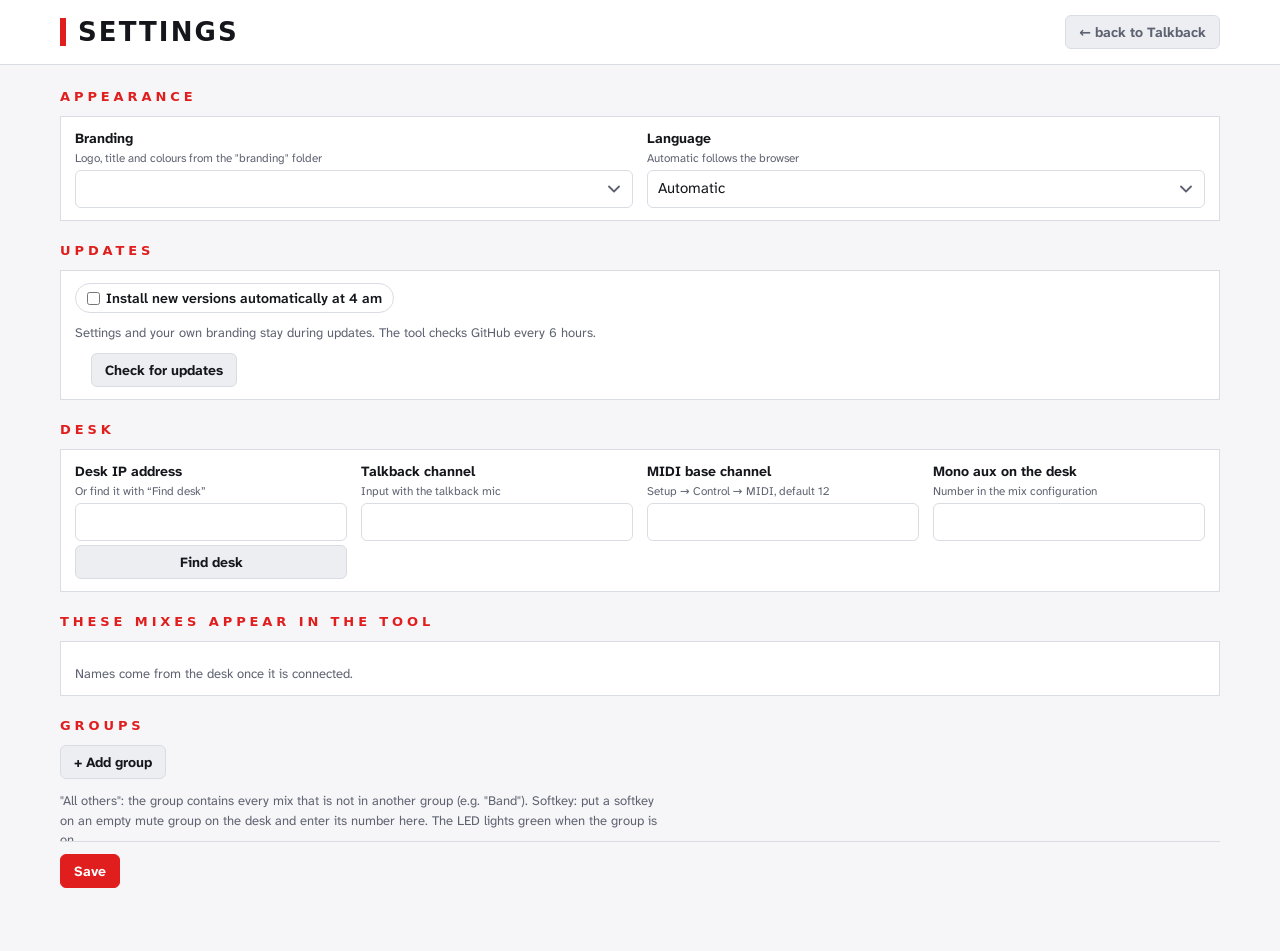
==== commit 9c2808b4: "v0.5.1: Auswahllisten in Safari wie die übrigen Felder, IP-Feld bündig Co-Authored-By: Claude Opus 5" ====
--- a/einstellungen.html
+++ b/einstellungen.html
@@ -36,7 +36,7 @@
   <p class="ueber" data-t="pult"></p>
   <div class="kasten">
     <div class="felder">
-      <div class="feld"><label class="feld"><span data-t="ip"></span><input type="text" id="pult_ip" inputmode="decimal"></label>
+      <div class="feld"><label class="feld"><span data-t="ip"></span><small data-t="ip_klein"></small><input type="text" id="pult_ip" inputmode="decimal"></label>
         <button type="button" id="suchen" data-t="pult_suchen"></button></div>
       <label class="feld"><span data-t="tb_kanal"></span><small data-t="tb_kanal_klein"></small><input type="number" id="talkback_kanal" min="1" max="128"></label>
       <label class="feld"><span data-t="midi_kanal"></span><small data-t="midi_kanal_klein"></small><input type="number" id="midi_kanal" min="1" max="12"></label>
--- a/talkback.css
+++ b/talkback.css
@@ -76,3 +76,10 @@
 a.zurueck { color: var(--leise); }
 button:focus-visible, a:focus-visible, input:focus-visible, select:focus-visible, .zahnrad:focus-visible { outline: 3px solid var(--info); outline-offset: 2px; }
 @media (prefers-reduced-motion: no-preference) { .gruppe, .mix, .led { transition: background .15s, border-color .15s, box-shadow .15s; } }
+
+/* Auswahllisten: Safari zeichnet sonst seinen eigenen Stil mit Verlauf. Eigener Pfeil, passend zu den Feldern */
+:root { --pfeil: url("data:image/svg+xml,%3Csvg xmlns='http://www.w3.org/2000/svg' viewBox='0 0 12 8'%3E%3Cpath d='M1 1.5l5 5 5-5' fill='none' stroke='%239a9daa' stroke-width='1.8' stroke-linecap='round' stroke-linejoin='round'/%3E%3C/svg%3E"); }
+@media (prefers-color-scheme: light) { :root:not([data-theme="dark"]) { --pfeil: url("data:image/svg+xml,%3Csvg xmlns='http://www.w3.org/2000/svg' viewBox='0 0 12 8'%3E%3Cpath d='M1 1.5l5 5 5-5' fill='none' stroke='%235f6371' stroke-width='1.8' stroke-linecap='round' stroke-linejoin='round'/%3E%3C/svg%3E"); } }
+select { -webkit-appearance: none; appearance: none; background-color: var(--flaeche); background-image: var(--pfeil); background-repeat: no-repeat; background-position: right 12px center; background-size: 12px 8px; padding: 8px 36px 8px 10px; min-height: 38px; line-height: 1.3; cursor: pointer; }
+select:hover { border-color: var(--akzent); }
+input[type=text], input[type=number] { min-height: 38px; }
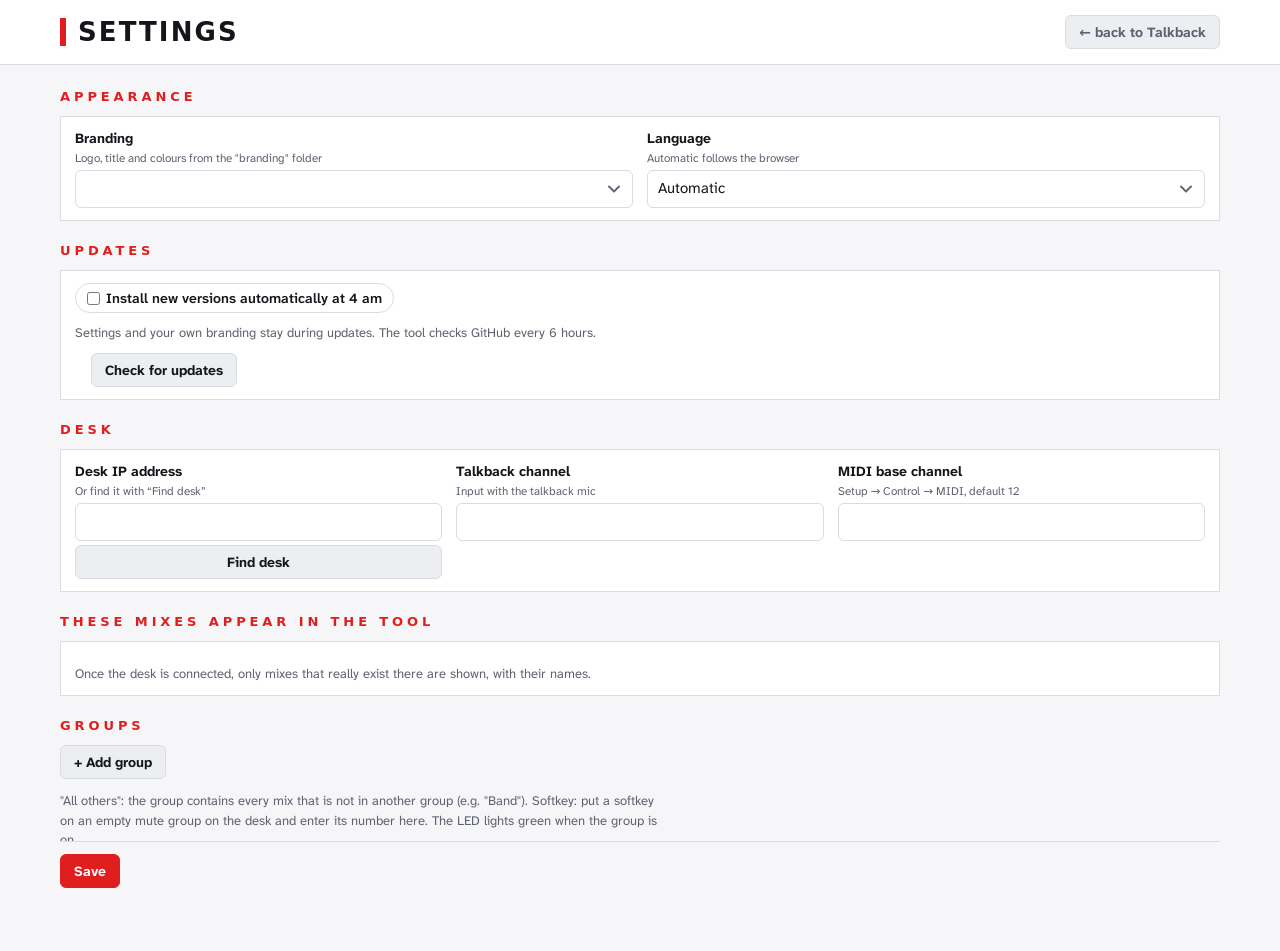
==== commit 6933e38d: "v0.6.0: Mixe und Zahl der Mono-Aux erkennt das Tool selbst - alle möglichen Mixe per MIDI abfragen, " ====
--- a/einstellungen.html
+++ b/einstellungen.html
@@ -40,7 +40,6 @@
         <button type="button" id="suchen" data-t="pult_suchen"></button></div>
       <label class="feld"><span data-t="tb_kanal"></span><small data-t="tb_kanal_klein"></small><input type="number" id="talkback_kanal" min="1" max="128"></label>
       <label class="feld"><span data-t="midi_kanal"></span><small data-t="midi_kanal_klein"></small><input type="number" id="midi_kanal" min="1" max="12"></label>
-      <label class="feld"><span data-t="mono_aux"></span><small data-t="mono_aux_klein"></small><input type="number" id="mono_aux_anzahl" min="0" max="24"></label>
     </div>
     <p class="hinweis" id="sucheText" style="margin:12px 0 8px" hidden></p>
     <div class="chips" id="treffer"></div>
@@ -68,8 +67,8 @@
 const $ = (id) => document.getElementById(id);
 const ALLE = [...Array(24)].map((_, i) => `aux${i + 1}`).concat([...Array(12)].map((_, i) => `staux${i + 1}`));
 const titel = (k) => k.startsWith('st') ? `StAux ${k.slice(5)}` : `Aux ${k.slice(3)}`;
-const FELDER = ['pult_ip', 'talkback_kanal', 'midi_kanal', 'mono_aux_anzahl'];
-let cfg, namen = {};
+const FELDER = ['pult_ip', 'talkback_kanal', 'midi_kanal'];
+let cfg, namen = {}, vorhanden = null;  // vorhanden: Mixe, die das Pult wirklich hat (null = noch unbekannt)
 
 function chip(text, klein, an, onchange) {
   const l = document.createElement('label');
@@ -95,7 +94,8 @@
   $('sprache').value = cfg.sprache;
   $('auto_update').checked = cfg.auto_update;
   for (const f of FELDER) $(f).value = cfg[f];
-  $('ziele').replaceChildren(...ALLE.map((k) => chip(titel(k), namen[k], cfg.ziele.includes(k), (an) => {
+  const zeigen = ALLE.filter((k) => !vorhanden || k in vorhanden || cfg.ziele.includes(k));
+  $('ziele').replaceChildren(...zeigen.map((k) => chip(titel(k), namen[k], cfg.ziele.includes(k), (an) => {
     cfg.ziele = an ? ALLE.filter((x) => x === k || cfg.ziele.includes(x)) : cfg.ziele.filter((x) => x !== k);
     for (const g of cfg.gruppen) g.mixe = g.mixe.filter((m) => cfg.ziele.includes(m));
     malen();
@@ -190,6 +190,7 @@
   try {
     const z = await (await fetch('/zustand')).json();
     z.keys.forEach((k, i) => { if (z.namen[i]) namen[k] = z.namen[i]; });
+    if (Object.keys(z.vorhanden || {}).length) { vorhanden = z.vorhanden; Object.assign(namen, z.vorhanden); }
     $('version').textContent = t('version_ist', { v: z.version });
   } catch {}
   malen();
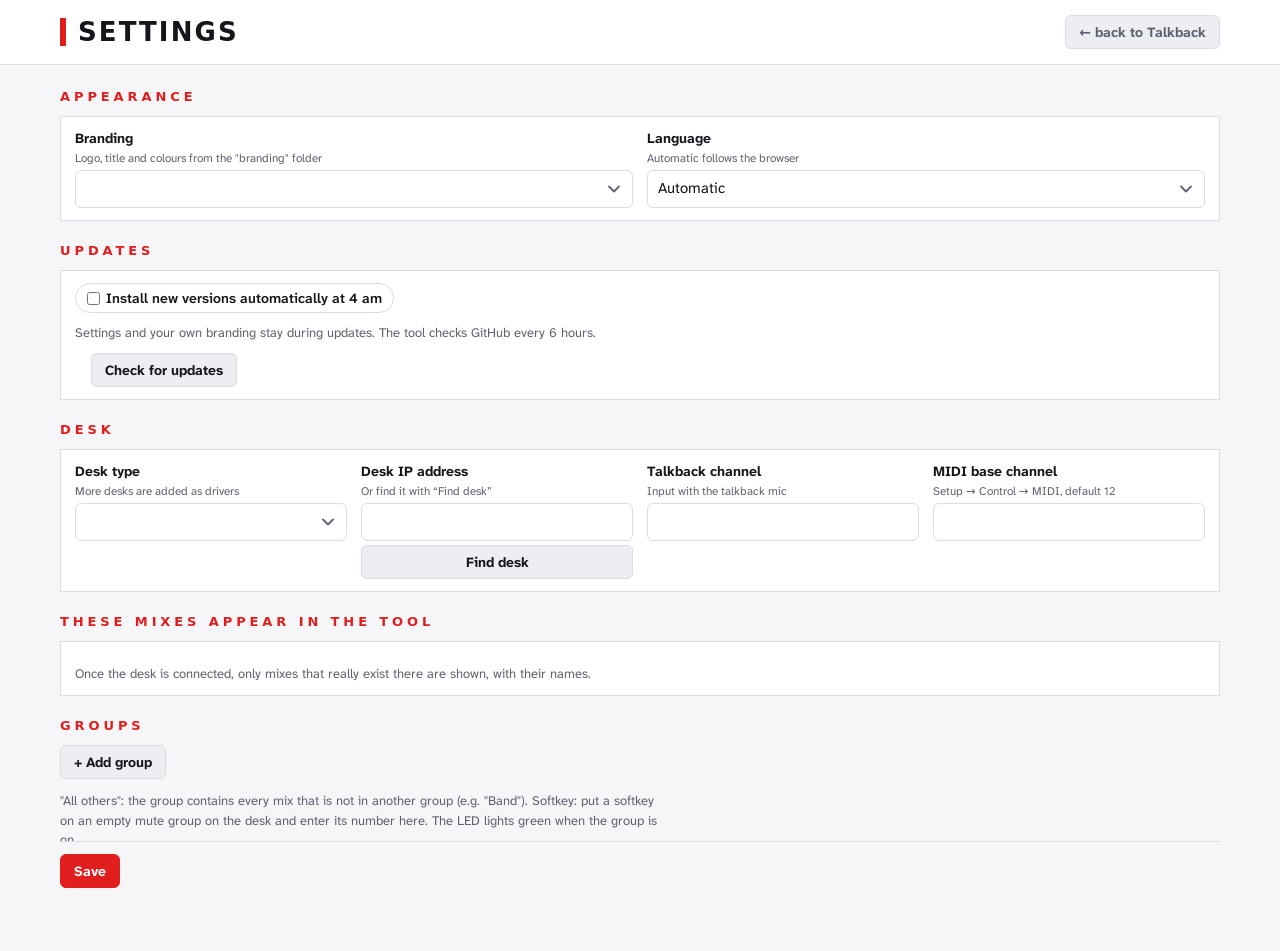
==== commit 81fe0253: "Treiber-Aufbau: Pult-Teil in pulte/, Schnittstelle in pulte/basis.py - pulte/avantis.py: natives Pro" ====
--- a/einstellungen.html
+++ b/einstellungen.html
@@ -36,6 +36,7 @@
   <p class="ueber" data-t="pult"></p>
   <div class="kasten">
     <div class="felder">
+      <label class="feld"><span data-t="pult_typ"></span><small data-t="pult_typ_klein"></small><select id="pult_typ"></select></label>
       <div class="feld"><label class="feld"><span data-t="ip"></span><small data-t="ip_klein"></small><input type="text" id="pult_ip" inputmode="decimal"></label>
         <button type="button" id="suchen" data-t="pult_suchen"></button></div>
       <label class="feld"><span data-t="tb_kanal"></span><small data-t="tb_kanal_klein"></small><input type="number" id="talkback_kanal" min="1" max="128"></label>
@@ -65,8 +66,8 @@
 <script src="oberflaeche.js"></script>
 <script>
 const $ = (id) => document.getElementById(id);
-const ALLE = [...Array(24)].map((_, i) => `aux${i + 1}`).concat([...Array(12)].map((_, i) => `staux${i + 1}`));
-const titel = (k) => k.startsWith('st') ? `StAux ${k.slice(5)}` : `Aux ${k.slice(3)}`;
+let ALLE = [], BESCHRIFTUNG = {};  // mögliche Mixe kommen vom Treiber des gewählten Pults
+const titel = (k) => BESCHRIFTUNG[k] || k;
 const FELDER = ['pult_ip', 'talkback_kanal', 'midi_kanal'];
 let cfg, namen = {}, vorhanden = null;  // vorhanden: Mixe, die das Pult wirklich hat (null = noch unbekannt)
 
@@ -91,6 +92,8 @@
 function malen() {
   $('branding').replaceChildren(...Object.entries(cfg.profile).map(([k, n]) => new Option(n, k)));
   $('branding').value = cfg.branding;
+  $('pult_typ').replaceChildren(...Object.entries(cfg.pult_typen).map(([k, n]) => new Option(n, k)));
+  $('pult_typ').value = cfg.pult_typ;
   $('sprache').value = cfg.sprache;
   $('auto_update').checked = cfg.auto_update;
   for (const f of FELDER) $(f).value = cfg[f];
@@ -134,6 +137,7 @@
 }
 
 $('branding').onchange = () => { cfg.branding = $('branding').value; };
+$('pult_typ').onchange = () => { cfg.pult_typ = $('pult_typ').value; };
 $('sprache').onchange = () => { cfg.sprache = $('sprache').value; };
 $('auto_update').onchange = () => { cfg.auto_update = $('auto_update').checked; };
 $('neu').onclick = () => { cfg.gruppen.push({ name: t('gruppe_n', { n: cfg.gruppen.length + 1 }), rest: false, mixe: [], mutegruppe: null }); malen(); };
@@ -187,6 +191,8 @@
 
 OBERFLAECHE.then(async () => {
   cfg = await (await fetch('/einstellungen.json')).json();
+  ALLE = cfg.moegliche_ziele.map(([k]) => k);
+  BESCHRIFTUNG = Object.fromEntries(cfg.moegliche_ziele);
   try {
     const z = await (await fetch('/zustand')).json();
     z.keys.forEach((k, i) => { if (z.namen[i]) namen[k] = z.namen[i]; });
--- a/talkback.css
+++ b/talkback.css
@@ -83,3 +83,6 @@
 select { -webkit-appearance: none; appearance: none; background-color: var(--flaeche); background-image: var(--pfeil); background-repeat: no-repeat; background-position: right 12px center; background-size: 12px 8px; padding: 8px 36px 8px 10px; min-height: 38px; line-height: 1.3; cursor: pointer; }
 select:hover { border-color: var(--akzent); }
 input[type=text], input[type=number] { min-height: 38px; }
+/* Felder füllen ihre Spalte, lange Texte (z. B. Pult-Typ) laufen nicht ins Nachbarfeld */
+label.feld, div.feld { min-width: 0; }
+label.feld select, label.feld input { width: 100%; min-width: 0; text-overflow: ellipsis; }
